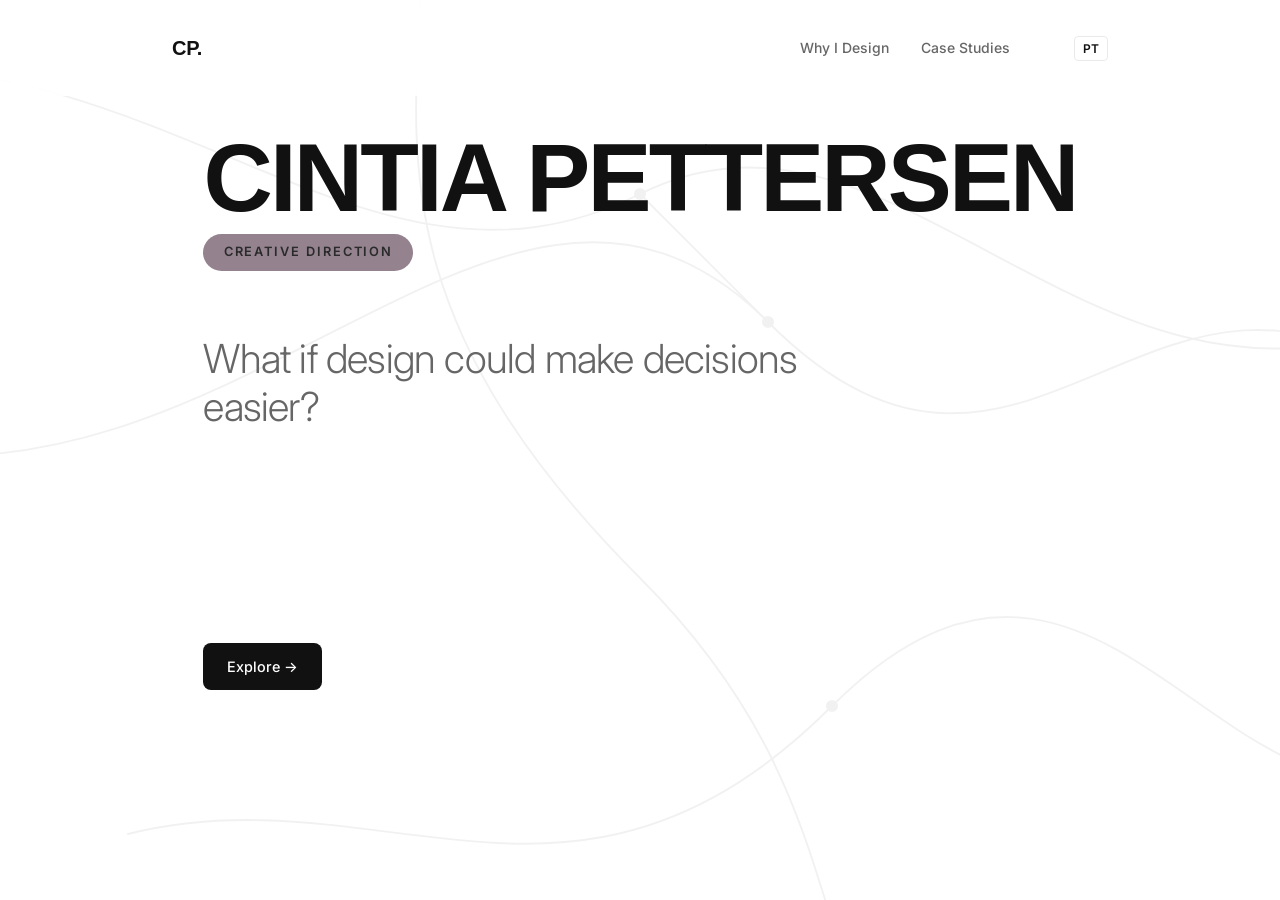
==== index.html @ 75201007 "Reestrutura portfolio: pagina narrativa unica, novas copies e videos - Funde 'What I Believe', 'Behi" ====
<!DOCTYPE html>
<html lang="en">
<head>
  <meta charset="UTF-8">
  <meta name="viewport" content="width=device-width, initial-scale=1.0">
  <title>Cintia Pettersen - Product & UX Designer</title>
  <meta name="description" content="Portfolio of Cintia Pettersen, Product & UX Designer. Helping people move from uncertainty to clarity through thoughtful digital experiences.">
  <link rel="stylesheet" href="css/index.css">
  <style>
    .cover-section {
      min-height: 100vh;
      display: flex;
      flex-direction: column;
      justify-content: center;
      position: relative;
      padding-bottom: 5rem;
    }
    
    .cover-content {
      position: relative;
      z-index: 10;
    }

    .cover-title {
      font-size: clamp(3rem, 8vw, 6rem);
      margin-bottom: var(--space-2);
      line-height: 1;
    }

    .cover-role {
      display: inline-block;
      font-family: var(--font-body);
      font-size: 0.8rem;
      text-transform: uppercase;
      letter-spacing: 0.15em;
      color: #2A2A2A;
      font-weight: 600;
      margin-bottom: var(--space-5);
      padding: 0.6em 1.5em;
      border: 1px solid transparent;
      border-radius: 100px;
      background-color: var(--bg-secondary);
    }

    /* Flip animation for rotating specialties */
    .role-flip {
      white-space: nowrap;
      transition: opacity 0.35s ease, transform 0.35s ease, background-color 0.35s ease;
    }

    .role-flip.flipping {
      opacity: 0;
      transform: translateY(4px);
    }

    .cover-quote {
      font-family: var(--font-body);
      font-size: clamp(1.5rem, 4vw, 2.5rem);
      font-weight: 300;
      color: var(--text-primary);
      max-width: 25ch;
      line-height: 1.2;
    }

    .cover-subquote {
      font-size: clamp(1rem, 1.5vw, 1.25rem);
      font-weight: 300;
      color: var(--text-tertiary);
      margin-top: var(--space-3);
      max-width: 40ch;
      line-height: 1.5;
    }
    
    .slogan-container {
      position: relative;
      min-height: 180px;
    }
    
    .quote-animated {
      position: absolute;
      top: 0;
      left: 0;
      transition: opacity 1.5s ease-in-out, transform 1.5s ease-in-out;
    }
    
    .quote-1 {
      opacity: 1;
      transform: translateY(0);
      color: var(--text-secondary); /* A bit softer for the question */
    }
    
    .quote-1.fade-out {
      opacity: 0;
      transform: translateY(-10px);
      pointer-events: none;
    }
    
    .quote-2 {
      opacity: 0;
      transform: translateY(10px);
      pointer-events: none;
    }
    
    .quote-2.fade-in {
      opacity: 1;
      transform: translateY(0);
      pointer-events: auto;
    }
    
    .cover-footer {
      position: absolute;
      bottom: var(--space-5);
      left: 0;
      width: 100%;
      z-index: 10;
    }

    .cover-footer .container {
      display: flex;
      justify-content: flex-start;
      gap: var(--space-4);
    }

    .cover-footer a {
      font-size: 0.875rem;
      color: var(--text-tertiary);
      text-decoration: none;
      transition: color var(--transition-fast);
    }

    .cover-footer a:hover {
      color: var(--text-primary);
    }

    .bg-flow {
      position: absolute;
      top: 0;
      left: 0;
      width: 100%;
      height: 100%;
      z-index: -1;
      overflow: hidden;
      opacity: 0.05;
      pointer-events: none;
      transition: transform 0.3s cubic-bezier(0.2, 0.8, 0.2, 1);
    }
    
    .bg-flow svg {
      width: 100%;
      height: 100%;
      min-height: 100vh;
    }
    
    .bg-flow path {
      stroke-dasharray: 3000;
      stroke-dashoffset: 3000;
      animation: drawFlow 5s ease-out forwards;
    }
    
    @keyframes drawFlow {
      to { stroke-dashoffset: 0; }
    }

  </style>
</head>
<body>

  <!-- Minimal Navigation -->
  <nav class="navbar">
    <div class="container nav-container">
      <a href="index.html" class="nav-logo">CP.</a>
      <ul class="nav-links">
        <li>
          <a href="about.html" data-lang="en">Why I Design</a>
          <a href="about.html" data-lang="pt">Por que Desenho</a>
        </li>
        <li>
          <a href="cases.html" data-lang="en">Case Studies</a>
          <a href="cases.html" data-lang="pt">Estudos de Caso</a>
        </li>
        <li><button id="lang-toggle" class="lang-toggle-btn">PT</button></li>
      </ul>
    </div>
  </nav>

  <!-- Background Flow Lines -->
  <div class="bg-flow">
    <svg viewBox="0 0 1000 1000" preserveAspectRatio="xMidYMid slice" xmlns="http://www.w3.org/2000/svg">
      <g stroke="#000000" stroke-width="1.5" fill="none" stroke-linecap="round" stroke-linejoin="round">
        <path d="M-100,200 C150,200 300,400 500,300 C700,200 850,500 1100,400" />
        <path d="M-100,500 C200,550 400,200 600,400 C800,600 900,300 1100,450" />
        <path d="M100,800 C300,750 450,900 650,700 C850,500 950,800 1100,750" />
        <path d="M300,-100 C400,150 200,300 500,600 C700,800 600,950 800,1100" />
        <circle cx="500" cy="300" r="4" fill="#000000" />
        <circle cx="600" cy="400" r="4" fill="#000000" />
        <circle cx="650" cy="700" r="4" fill="#000000" />
        <path d="M500,300 L600,400" stroke-dasharray="4 4" />
      </g>
    </svg>
  </div>

  <main class="cover-section">
    <div class="container cover-content">
      <div class="reveal">
        <h1 class="cover-title">CINTIA PETTERSEN</h1>
        <div class="cover-role role-flip" data-lang="en">Creative Direction</div>
        <div class="cover-role role-flip" data-lang="pt">Direção Criativa</div>
      </div>
      
      <div class="slogan-container reveal delay-1">
        <h2 class="cover-quote quote-animated quote-1" data-lang="en">What if design could make decisions easier?</h2>
        <h2 class="cover-quote quote-animated quote-1" data-lang="pt">E se o design pudesse facilitar as decisões?</h2>
        <div class="quote-animated quote-2">
          <h2 class="cover-quote" data-lang="en">Visual designer and creative director.</h2>
          <h2 class="cover-quote" data-lang="pt">Designer visual e diretora criativa.</h2>
          <p class="cover-subquote" data-lang="en">I turn ideas into brands, visual identities, and creative projects with clarity, intention, and personality.</p>
          <p class="cover-subquote" data-lang="pt">Transformo ideias em marcas, identidades visuais e projetos criativos com clareza, intenção e personalidade.</p>
        </div>
      </div>

      <div class="reveal delay-2" style="margin-top: var(--space-6);">
        <a href="about.html" class="btn btn-primary" data-lang="en">Explore →</a>
        <a href="about.html" class="btn btn-primary" data-lang="pt">Explorar →</a>
      </div>
    </div>

    <div class="cover-footer reveal delay-2">
      <div class="container">
        <a href="mailto:cintiapettersen@gmail.com">cintiapettersen@gmail.com</a>
        <a href="https://www.linkedin.com/in/cintiapettersen/" target="_blank" rel="noopener">LinkedIn</a>
        <a href="index.html" data-lang="en">Portfolio</a>
        <a href="index.html" data-lang="pt">Portfólio</a>
      </div>
    </div>
  </main>

  <script src="js/main.js"></script>
  <script>
    // Flip animation cycling through specialties under the name
    document.addEventListener('DOMContentLoaded', () => {
      const roleEN = [
        'Creative Direction',
        'Product • UX • Brand Systems',
        'Brand Identity Systems',
        'AI-Assisted Creative Workflows'
      ];
      const rolePT = [
        'Direção Criativa',
        'Produto • UX • Sistemas de Marca',
        'Sistemas de Identidade de Marca',
        'Fluxos Criativos Guiados por IA'
      ];
      // Brand palette — one color per specialty, same order as the arrays above
      const roleColors = ['#94838F', '#BBC7D5', '#BFA68E', '#858E7E'];

      const elEN = document.querySelector('.role-flip[data-lang="en"]');
      const elPT = document.querySelector('.role-flip[data-lang="pt"]');
      if (!elEN || !elPT) return;

      const applyColor = (el, color) => {
        el.style.backgroundColor = color;
      };

      let roleIndex = 0;
      applyColor(elEN, roleColors[0]);
      applyColor(elPT, roleColors[0]);

      const cycleRole = () => {
        elEN.classList.add('flipping');
        elPT.classList.add('flipping');

        setTimeout(() => {
          roleIndex = (roleIndex + 1) % roleEN.length;
          elEN.textContent = roleEN[roleIndex];
          elPT.textContent = rolePT[roleIndex];
          applyColor(elEN, roleColors[roleIndex]);
          applyColor(elPT, roleColors[roleIndex]);
          elEN.classList.remove('flipping');
          elPT.classList.remove('flipping');
        }, 350);
      };

      setInterval(cycleRole, 3000);
    });
  </script>
</body>
</html>
---- css/index.css ----
@import url('https://api.fontshare.com/v2/css?f[]=satoshi@900,700,500,400&display=swap');
@import url('https://fonts.googleapis.com/css2?family=Inter:wght@300;400;500;600&display=swap');

:root {
  /* Colors */
  --bg-color: #ffffff;
  --text-primary: #111111;
  --text-secondary: #666666;
  --text-tertiary: #999999;
  --bg-secondary: #f9f9f9;
  --bg-tertiary: #f0f0f0;
  --border-color: #eaeaea;
  --accent: #4B1D52; /* Beringela / Eggplant */
  --accent-light: #f5ebf7;
  
  /* Typography */
  --font-display: 'Satoshi', sans-serif;
  --font-body: 'Inter', sans-serif;
  
  /* Spacing */
  --space-1: 0.25rem;
  --space-2: 0.5rem;
  --space-3: 1rem;
  --space-4: 2rem;
  --space-5: 4rem;
  --space-6: 8rem;
  --space-7: 12rem;
  
  /* Mathematical Rhythm (Apple/Linear style) */
  --rhythm-40: 2.5rem; /* 40px */
  --rhythm-80: 5rem;   /* 80px */
  --rhythm-120: 7.5rem;/* 120px */
  --rhythm-160: 10rem; /* 160px */
  
  /* Layout */
  --container-width: 1000px;
  --container-width-large: 1200px;
  --radius-sm: 4px;
  --radius-md: 8px;
  --radius-lg: 16px;
  
  /* Transitions */
  --transition-fast: 0.2s cubic-bezier(0.4, 0, 0.2, 1);
  --transition-slow: 0.6s cubic-bezier(0.22, 1, 0.36, 1);
}

/* Reset */
* {
  margin: 0;
  padding: 0;
  box-sizing: border-box;
}

html {
  font-size: 16px;
  scroll-behavior: smooth;
}

body {
  font-family: var(--font-body);
  background-color: var(--bg-color);
  color: var(--text-primary);
  line-height: 1.6;
  -webkit-font-smoothing: antialiased;
  -moz-osx-font-smoothing: grayscale;
  overflow-x: hidden;
}

/* Typography Base */
h1, h2, h3, h4, h5, h6 {
  font-family: var(--font-display);
  font-weight: 700;
  line-height: 1.1;
  letter-spacing: -0.02em;
  color: var(--text-primary);
}

h1 {
  font-size: clamp(2.5rem, 5vw, 4.5rem);
  font-weight: 900;
  letter-spacing: -0.03em;
}

h2 {
  font-size: clamp(2rem, 4vw, 3rem);
}

h3 {
  font-size: clamp(1.5rem, 3vw, 2rem);
}

p {
  font-size: 1.125rem;
  color: var(--text-secondary);
  max-width: 65ch;
  margin-bottom: var(--space-3);
  font-weight: 300;
}

.text-large {
  font-size: clamp(1.25rem, 2vw, 1.5rem);
  line-height: 1.5;
  color: var(--text-secondary);
  font-weight: 300;
}

.text-primary { color: var(--text-primary); }
.text-accent { color: var(--accent); }
.font-display { font-family: var(--font-display); }

/* Layout & Containers */
.container {
  max-width: var(--container-width);
  margin: 0 auto;
  padding: 0 var(--space-4);
}

.container-large {
  max-width: var(--container-width-large);
  margin: 0 auto;
  padding: 0 var(--space-4);
}

.section {
  padding: var(--space-6) 0;
}

.section-large {
  padding: var(--space-7) 0;
}

/* Navigation */
.navbar {
  position: fixed;
  top: 0;
  left: 0;
  width: 100%;
  padding: var(--space-4) 0;
  background: rgba(255, 255, 255, 0.8);
  backdrop-filter: blur(12px);
  -webkit-backdrop-filter: blur(12px);
  z-index: 100;
  transition: all var(--transition-fast);
}

.navbar-scrolled {
  padding: var(--space-3) 0;
  border-bottom: 1px solid var(--border-color);
}

.nav-container {
  display: flex;
  justify-content: space-between;
  align-items: center;
}

.nav-logo {
  font-family: var(--font-display);
  font-weight: 700;
  font-size: 1.25rem;
  text-decoration: none;
  color: var(--text-primary);
  letter-spacing: -0.01em;
}

.nav-links {
  display: flex;
  gap: var(--space-4);
  list-style: none;
}

.nav-links a {
  text-decoration: none;
  color: var(--text-secondary);
  font-size: 0.875rem;
  font-weight: 500;
  transition: color var(--transition-fast);
}

.nav-links a:hover,
.nav-links a.active {
  color: var(--text-primary);
}

/* Buttons & Links */
.btn {
  display: inline-flex;
  align-items: center;
  justify-content: center;
  padding: 0.75rem 1.5rem;
  border-radius: var(--radius-md);
  font-family: var(--font-body);
  font-weight: 500;
  font-size: 0.9rem;
  text-decoration: none;
  transition: all var(--transition-fast);
  cursor: pointer;
  border: none;
}

.btn-primary {
  background-color: var(--text-primary);
  color: var(--bg-color);
}

.btn-primary:hover {
  background-color: var(--accent);
  transform: translateY(-2px);
}

.btn-outline {
  background-color: transparent;
  color: var(--text-primary);
  border: 1px solid var(--border-color);
}

.btn-outline:hover {
  border-color: var(--text-primary);
  background-color: var(--bg-secondary);
}

.link-underline {
  color: var(--text-primary);
  text-decoration: none;
  font-weight: 500;
  position: relative;
}

.link-underline::after {
  content: '';
  position: absolute;
  width: 100%;
  height: 1px;
  bottom: -2px;
  left: 0;
  background-color: var(--text-primary);
  transform: scaleX(0);
  transform-origin: bottom right;
  transition: transform var(--transition-fast);
}

.link-underline:hover::after {
  transform: scaleX(1);
  transform-origin: bottom left;
}

/* Animations & Utilities */
.reveal {
  opacity: 0;
  transform: translateY(30px);
  transition: opacity var(--transition-slow), transform var(--transition-slow);
}

.reveal.active {
  opacity: 1;
  transform: translateY(0);
}

.delay-1 { transition-delay: 0.1s; }
.delay-2 { transition-delay: 0.2s; }
.delay-3 { transition-delay: 0.3s; }

/* Rhythm Utilities */
.mb-40 { margin-bottom: var(--rhythm-40); }
.mb-80 { margin-bottom: var(--rhythm-80); }
.mb-120 { margin-bottom: var(--rhythm-120); }
.mb-160 { margin-bottom: var(--rhythm-160); }
.mt-40 { margin-top: var(--rhythm-40); }
.mt-80 { margin-top: var(--rhythm-80); }
.mt-120 { margin-top: var(--rhythm-120); }
.mt-160 { margin-top: var(--rhythm-160); }

/* Grid Utils */
.grid {
  display: grid;
  gap: var(--space-5);
}

.grid-2 { grid-template-columns: repeat(2, 1fr); }
.grid-3 { grid-template-columns: repeat(3, 1fr); }

@media (max-width: 768px) {
  main {
    padding-top: 160px; /* Offset for wrapped mobile navbar */
  }
  .grid-2, .grid-3 { grid-template-columns: 1fr; }
  .nav-container { flex-direction: column; gap: var(--space-3); }
  .nav-links { 
    display: flex; 
    flex-wrap: wrap; 
    justify-content: center; 
    gap: var(--space-3); 
  }
  :root {
    --space-6: 4rem;
    --space-7: 6rem;
    /* Scale down rhythm on mobile */
    --rhythm-40: 2rem;   /* 32px */
    --rhythm-80: 3rem;   /* 48px */
    --rhythm-120: 4.5rem;/* 72px */
    --rhythm-160: 6rem;  /* 96px */
  }
}

/* Footer */
.footer {
  padding: var(--space-5) 0;
  border-top: 1px solid var(--border-color);
  margin-top: var(--space-6);
}

.footer-content {
  display: flex;
  justify-content: space-between;
  align-items: center;
}

.footer-links {
  display: flex;
  gap: var(--space-4);
}

.footer-links a {
  color: var(--text-secondary);
  text-decoration: none;
  font-size: 0.875rem;
  transition: color var(--transition-fast);
}

.footer-links a:hover {
  color: var(--accent);
}

.footer-copy {
  color: var(--text-tertiary);
  font-size: 0.875rem;
}

/* Background Flow Lines */
.bg-flow {
  position: absolute;
  top: 0;
  left: 0;
  width: 100%;
  height: 100%;
  z-index: -1;
  overflow: hidden;
  opacity: 0.03;
  pointer-events: none;
}

.bg-flow svg {
  width: 100%;
  height: auto;
  min-height: 100%;
}

/* Language Toggle System */
body.lang-en [data-lang="pt"] { display: none !important; }
body.lang-pt [data-lang="en"] { display: none !important; }

.lang-toggle-btn {
  background: transparent;
  border: 1px solid var(--border-color);
  color: var(--text-primary);
  border-radius: var(--radius-sm);
  padding: 0.25rem 0.5rem;
  font-size: 0.75rem;
  font-family: var(--font-body);
  font-weight: 600;
  cursor: pointer;
  margin-left: var(--space-4);
  transition: all var(--transition-fast);
}

.lang-toggle-btn:hover {
  background: var(--bg-secondary);
}

@media (max-width: 768px) {
  .lang-toggle-btn {
    margin-left: 0;
    margin-top: var(--space-3);
  }
}
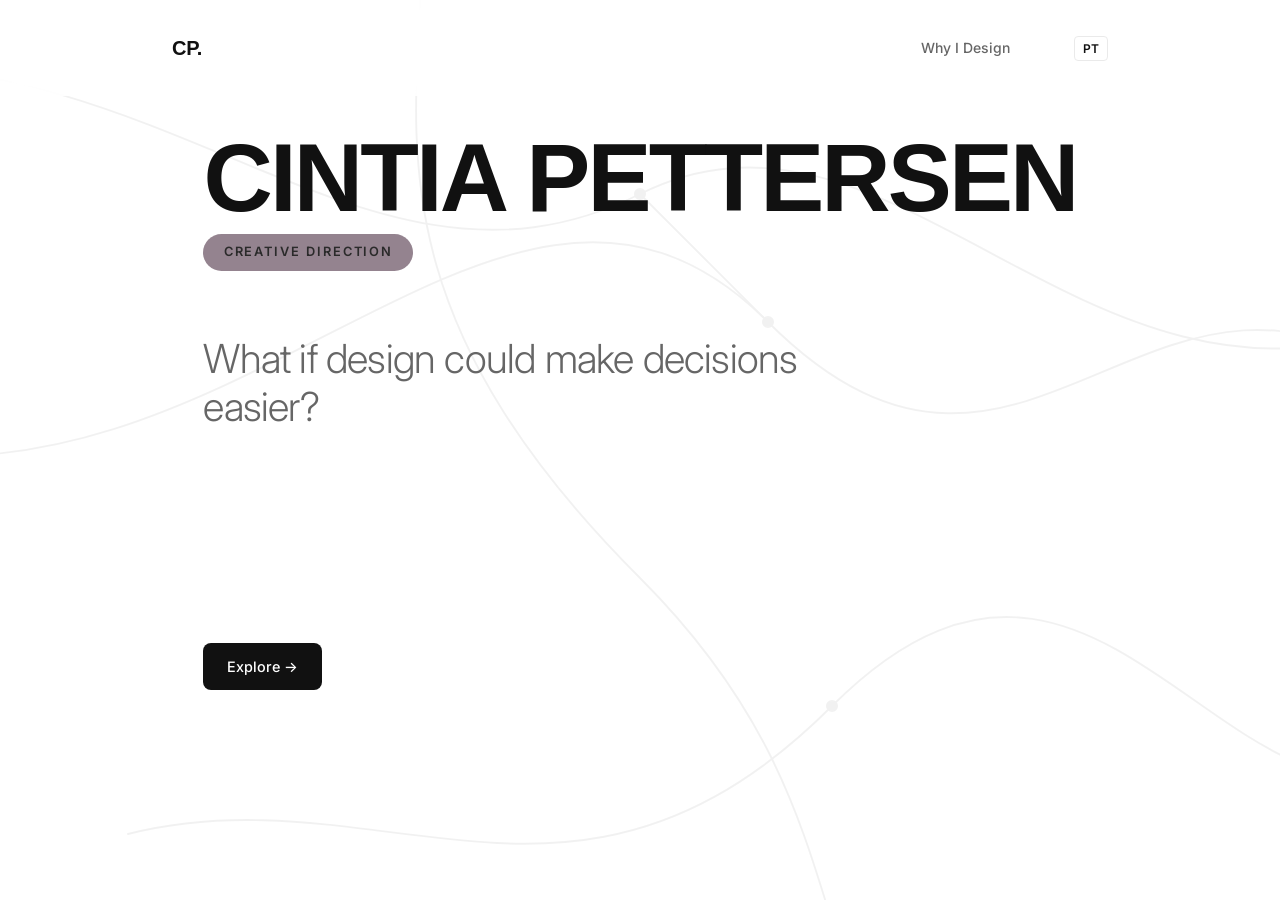
==== commit ca80c6ad: "Remove aba Case Studies do nav" ====
--- a/index.html
+++ b/index.html
@@ -5,6 +5,10 @@
   <meta name="viewport" content="width=device-width, initial-scale=1.0">
   <title>Cintia Pettersen - Product & UX Designer</title>
   <meta name="description" content="Portfolio of Cintia Pettersen, Product & UX Designer. Helping people move from uncertainty to clarity through thoughtful digital experiences.">
+  <link rel="icon" href="/favicon.ico" sizes="any">
+  <link rel="icon" type="image/svg+xml" href="/assets/favicon.svg">
+  <link rel="apple-touch-icon" href="/assets/apple-touch-icon.png">
+  <meta name="theme-color" content="#111111">
   <link rel="stylesheet" href="css/index.css">
   <style>
     .cover-section {
@@ -173,10 +177,6 @@
         <li>
           <a href="about.html" data-lang="en">Why I Design</a>
           <a href="about.html" data-lang="pt">Por que Desenho</a>
-        </li>
-        <li>
-          <a href="cases.html" data-lang="en">Case Studies</a>
-          <a href="cases.html" data-lang="pt">Estudos de Caso</a>
         </li>
         <li><button id="lang-toggle" class="lang-toggle-btn">PT</button></li>
       </ul>
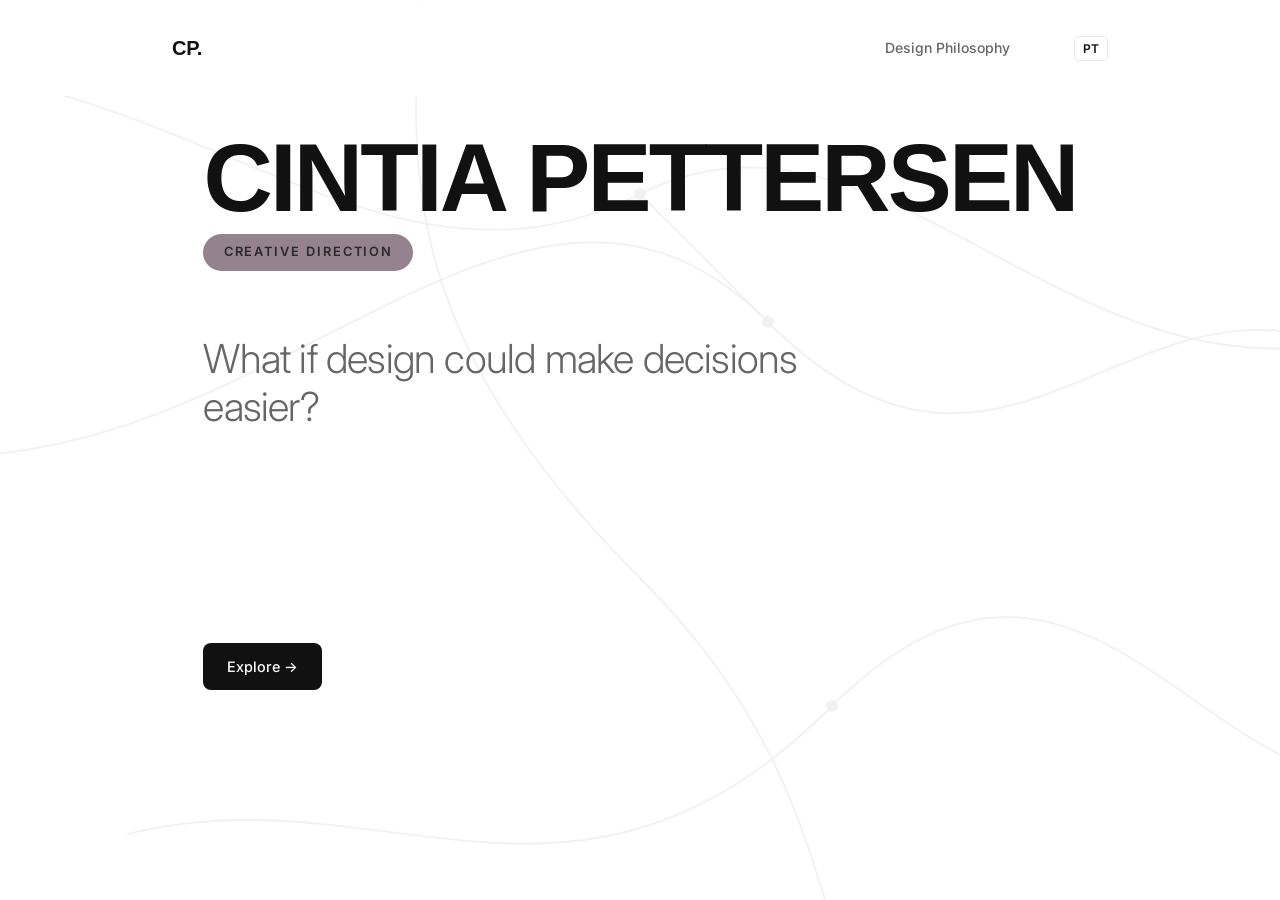
==== commit d5ff043e: "SEO: favicon novo, meta descriptions, canonicas, sitemap e robots" ====
--- a/index.html
+++ b/index.html
@@ -3,11 +3,14 @@
 <head>
   <meta charset="UTF-8">
   <meta name="viewport" content="width=device-width, initial-scale=1.0">
-  <title>Cintia Pettersen - Product & UX Designer</title>
-  <meta name="description" content="Portfolio of Cintia Pettersen, Product & UX Designer. Helping people move from uncertainty to clarity through thoughtful digital experiences.">
-  <link rel="icon" href="/favicon.ico" sizes="any">
-  <link rel="icon" type="image/svg+xml" href="/assets/favicon.svg">
-  <link rel="apple-touch-icon" href="/assets/apple-touch-icon.png">
+  <title>Cintia Pettersen — Visual Designer &amp; Creative Director</title>
+  <meta name="description" content="Cintia Pettersen is a Brazilian visual designer and creative director based in Norway, building brands, visual identities, and AI-assisted creative systems.">
+  <link rel="canonical" href="https://www.cintiapettersen.com/">
+  <link rel="icon" href="favicon.ico" sizes="any">
+  <link rel="icon" type="image/png" sizes="32x32" href="assets/favicon-32.png">
+  <link rel="icon" type="image/png" sizes="16x16" href="assets/favicon-16.png">
+  <link rel="icon" type="image/png" sizes="192x192" href="assets/icon-192.png">
+  <link rel="apple-touch-icon" href="assets/apple-touch-icon.png">
   <meta name="theme-color" content="#111111">
   <link rel="stylesheet" href="css/index.css">
   <style>
@@ -49,7 +52,23 @@
     /* Flip animation for rotating specialties */
     .role-flip {
       white-space: nowrap;
+      max-width: 100%;
       transition: opacity 0.35s ease, transform 0.35s ease, background-color 0.35s ease;
+    }
+
+    @media (max-width: 768px) {
+      /* Badge não cabe numa linha só em tela estreita: deixa quebrar */
+      .role-flip {
+        white-space: normal;
+        font-size: 0.7rem;
+        padding: 0.6em 1.2em;
+      }
+      .cover-title {
+        font-size: clamp(2.25rem, 11vw, 4rem);
+      }
+      .slogan-container {
+        min-height: 260px;
+      }
     }
 
     .role-flip.flipping {
@@ -175,8 +194,8 @@
       <a href="index.html" class="nav-logo">CP.</a>
       <ul class="nav-links">
         <li>
-          <a href="about.html" data-lang="en">Why I Design</a>
-          <a href="about.html" data-lang="pt">Por que Desenho</a>
+          <a href="about.html" data-lang="en">Design Philosophy</a>
+          <a href="about.html" data-lang="pt">Filosofia de Design</a>
         </li>
         <li><button id="lang-toggle" class="lang-toggle-btn">PT</button></li>
       </ul>
--- a/css/index.css
+++ b/css/index.css
@@ -64,6 +64,13 @@
   -webkit-font-smoothing: antialiased;
   -moz-osx-font-smoothing: grayscale;
   overflow-x: hidden;
+  /* Palavra longa quebra em vez de estourar a largura e comer o padding lateral */
+  overflow-wrap: break-word;
+}
+
+/* Nenhuma mídia pode ultrapassar a largura do seu container */
+img, video {
+  max-width: 100%;
 }
 
 /* Typography Base */
@@ -281,15 +288,21 @@
 
 @media (max-width: 768px) {
   main {
-    padding-top: 160px; /* Offset for wrapped mobile navbar */
+    padding-top: 96px; /* Navbar cabe em uma linha só agora */
   }
   .grid-2, .grid-3 { grid-template-columns: 1fr; }
-  .nav-container { flex-direction: column; gap: var(--space-3); }
-  .nav-links { 
-    display: flex; 
-    flex-wrap: wrap; 
-    justify-content: center; 
-    gap: var(--space-3); 
+  /* Uma linha: logo à esquerda, link + idioma à direita */
+  .nav-container {
+    flex-direction: row;
+    align-items: center;
+    gap: var(--space-3);
+  }
+  .nav-links {
+    display: flex;
+    align-items: center;
+    flex-wrap: nowrap;
+    justify-content: flex-end;
+    gap: var(--space-3);
   }
   :root {
     --space-6: 4rem;
@@ -378,8 +391,22 @@
 }
 
 @media (max-width: 768px) {
+  /* Discreto no canto: sem caixa, só o rótulo */
   .lang-toggle-btn {
     margin-left: 0;
-    margin-top: var(--space-3);
-  }
-}
+    margin-top: 0;
+    padding: 0.2rem 0.1rem;
+    border-color: transparent;
+    background: transparent;
+    color: var(--text-tertiary);
+    font-size: 0.7rem;
+    letter-spacing: 0.06em;
+    /* Área de toque confortável sem ocupar espaço visual */
+    min-width: 34px;
+    min-height: 34px;
+  }
+  .lang-toggle-btn:hover {
+    background: transparent;
+    color: var(--text-primary);
+  }
+}
